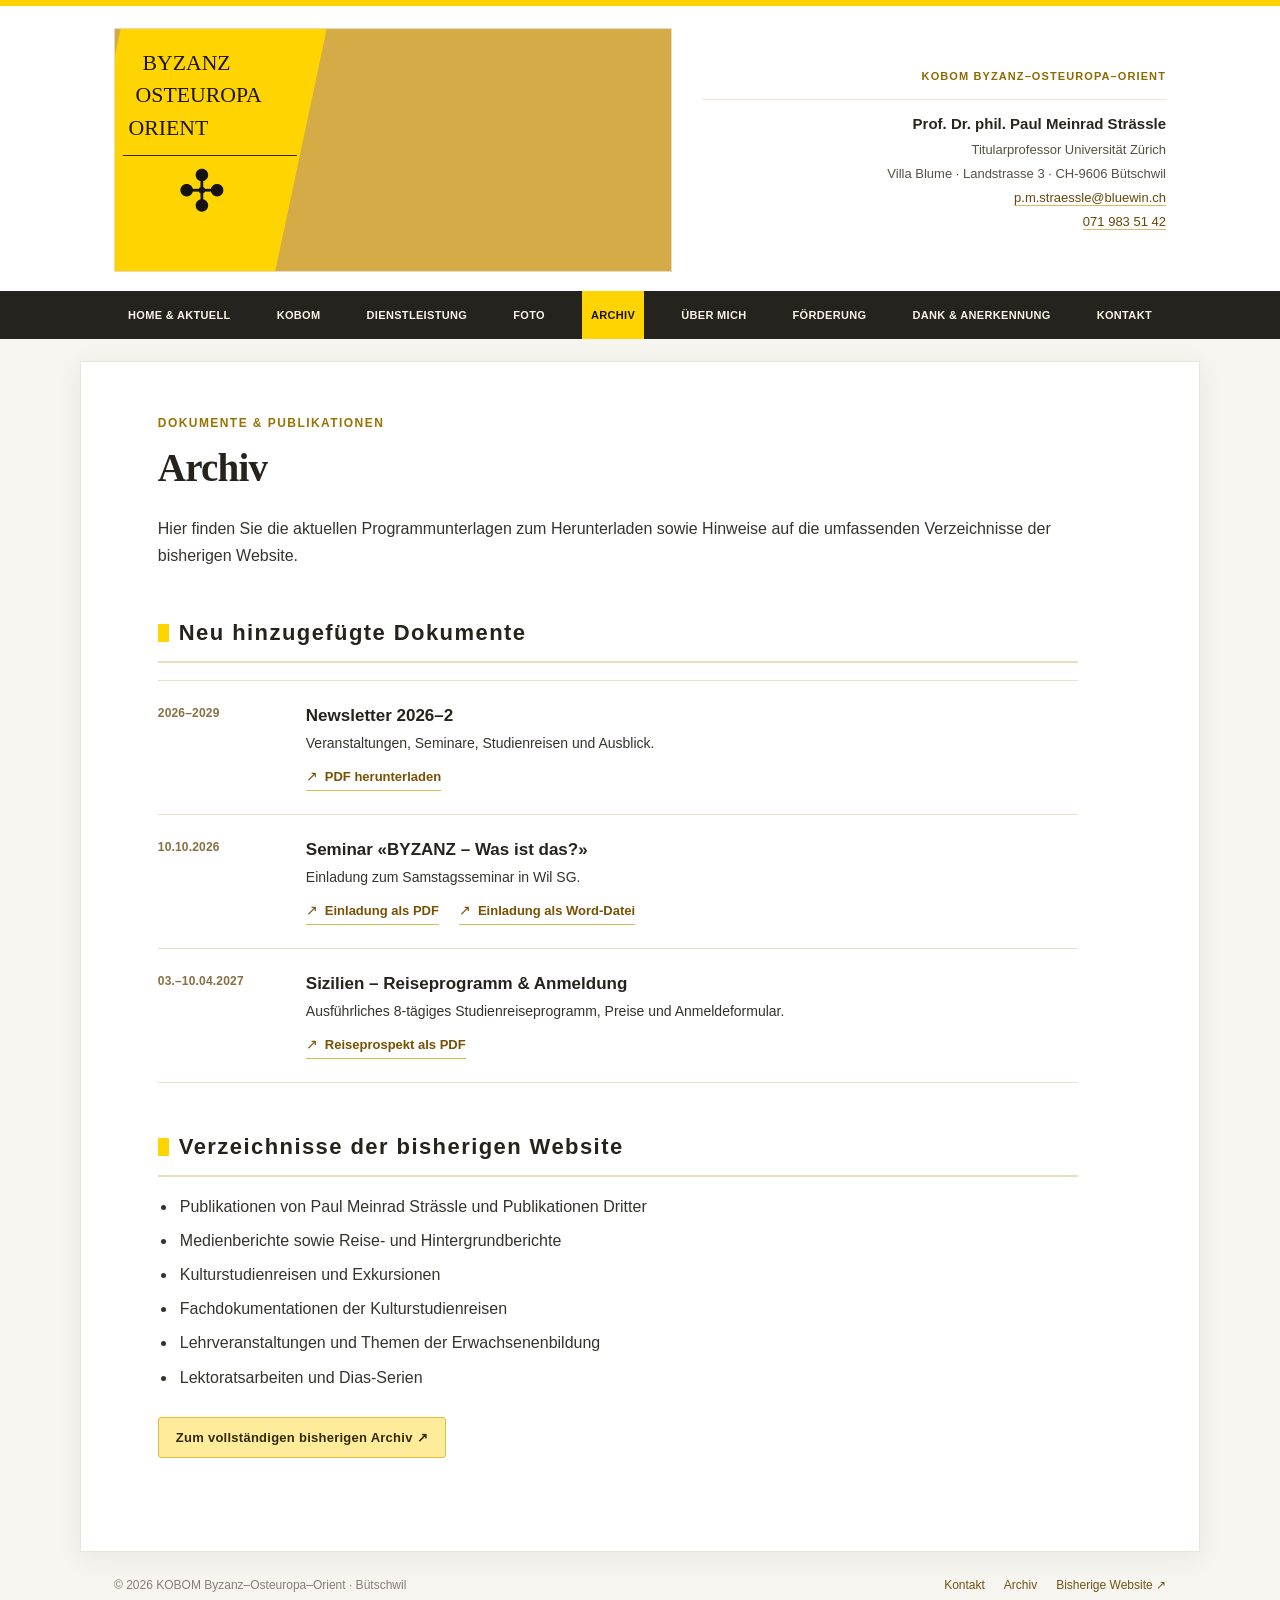
==== archiv.html @ 696197dd "Add files via upload" ====
<!doctype html>
<html lang="de-CH"><head><meta charset="UTF-8"><meta name="viewport" content="width=device-width, initial-scale=1"><meta name="theme-color" content="#ffd400"><meta name="description" content="KOBOM Byzanz-Osteuropa-Orient – Forschung, Lehre, Seminare und akademische Kulturstudienreisen mit Prof. Paul Meinrad Strässle."><title>Archiv | KOBOM Byzanz-Osteuropa-Orient</title><link rel="stylesheet" href="styles.css"><link rel="icon" type="image/svg+xml" href="assets/favicon.svg"></head>
<body><header class="site-header"><div class="container masthead heritage-masthead">
  <a class="heritage-banner" href="index.html" aria-label="KOBOM Byzanz–Osteuropa–Orient – Startseite">
    <span class="banner-fallback" aria-hidden="true"><span class="banner-gold"><span>BYZANZ</span><span>OSTEUROPA</span><span>ORIENT</span><span class="fallback-line"></span><span class="banner-mark">✣</span></span><span class="banner-fallback-photo"></span></span>
    <img class="banner-original" src="https://www.byzanz-straessle.ch/wp-content/themes/gtheme/assets/images/header-image.jpg" alt="Originales KOBOM-Kopfbild mit byzantinischem Mosaik und gelbem Schriftfeld" onerror="this.style.display='none'">
  </a>
  <div class="header-contact"><span class="contact-label">KOBOM Byzanz–Osteuropa–Orient</span><b>Prof. Dr. phil. Paul Meinrad Strässle</b><br>Titularprofessor Universität Zürich<br>Villa Blume · Landstrasse 3 · CH-9606 Bütschwil<br><a href="mailto:p.m.straessle@bluewin.ch">p.m.straessle@bluewin.ch</a><br><a href="tel:+41719835142">071 983 51 42</a></div>
  <button id="navtoggle" class="mobile-menu-btn" type="button" aria-controls="mainnav" aria-expanded="false"><span class="menu-btn-lines" aria-hidden="true">☰</span><span class="menu-btn-text">Menü</span></button>
</div><div class="nav-wrap"><nav id="mainnav" class="container nav-inner" aria-label="Hauptnavigation"><a href="index.html">HOME & AKTUELL</a>
<a href="kobom.html">KOBOM</a>
<a href="dienstleistung.html">DIENSTLEISTUNG</a>
<a href="foto.html">FOTO</a>
<a href="archiv.html" aria-current="page">ARCHIV</a>
<a href="ueber-mich.html">ÜBER MICH</a>
<a href="foerderung.html">FÖRDERUNG</a>
<a href="dank-anerkennung.html">DANK & ANERKENNUNG</a>
<a href="kontakt.html">KONTAKT</a></nav></div></header>
<main class="sheet" id="inhalt"><article class="page"><p class="page-kicker">Dokumente &amp; Publikationen</p><h1>Archiv</h1><p>Hier finden Sie die aktuellen Programmunterlagen zum Herunterladen sowie Hinweise auf die umfassenden Verzeichnisse der bisherigen Website.</p><h2 class="section-heading">Neu hinzugefügte Dokumente</h2><div class="news-list"><div class="news-row"><div class="news-date">2026–2029</div><div><div class="news-title">Newsletter 2026–2</div><p>Veranstaltungen, Seminare, Studienreisen und Ausblick.</p><div class="doc-links"><a class="doc-link" href="downloads/kobom-newsletter-2026-2.pdf" target="_blank" rel="noopener">PDF herunterladen</a></div></div></div><div class="news-row"><div class="news-date">10.10.2026</div><div><div class="news-title">Seminar «BYZANZ – Was ist das?»</div><p>Einladung zum Samstagsseminar in Wil SG.</p><div class="doc-links"><a class="doc-link" href="downloads/byzanz-seminar-10-oktober-2026.pdf" target="_blank" rel="noopener">Einladung als PDF</a><a class="doc-link" href="downloads/byzanz-seminar-10-oktober-2026.docx" target="_blank" rel="noopener">Einladung als Word-Datei</a></div></div></div><div class="news-row"><div class="news-date">03.–10.04.2027</div><div><div class="news-title">Sizilien – Reiseprogramm &amp; Anmeldung</div><p>Ausführliches 8-tägiges Studienreiseprogramm, Preise und Anmeldeformular.</p><div class="doc-links"><a class="doc-link" href="downloads/sizilien-2027-programm.pdf" target="_blank" rel="noopener">Reiseprospekt als PDF</a></div></div></div></div>
<h2 class="section-heading">Verzeichnisse der bisherigen Website</h2><ul class="simple-list"><li>Publikationen von Paul Meinrad Strässle und Publikationen Dritter</li><li>Medienberichte sowie Reise- und Hintergrundberichte</li><li>Kulturstudienreisen und Exkursionen</li><li>Fachdokumentationen der Kulturstudienreisen</li><li>Lehrveranstaltungen und Themen der Erwachsenenbildung</li><li>Lektoratsarbeiten und Dias-Serien</li></ul><p><a class="button button-secondary" target="_blank" rel="noopener" href="https://www.byzanz-straessle.ch/archiv/">Zum vollständigen bisherigen Archiv ↗</a></p></article></main>
<footer class="site-footer"><div>© 2026 KOBOM Byzanz–Osteuropa–Orient · Bütschwil</div><div class="footer-links"><a href="kontakt.html">Kontakt</a><a href="archiv.html">Archiv</a><a href="https://www.byzanz-straessle.ch/" target="_blank" rel="noopener">Bisherige Website ↗</a></div></footer><script src="script.js" defer></script></body></html>
---- styles.css ----
:root{--ink:#22364b;--body:#334253;--muted:#697784;--line:#dce3e8;--paper:#fff;--canvas:#f4f6f7;--accent:#976c3a;--accent-light:#f6f0e7;--link:#1b587c;--max:1120px}
*{box-sizing:border-box}html{scroll-behavior:smooth}body{margin:0;background:var(--canvas);color:var(--body);font:16px/1.7 -apple-system,BlinkMacSystemFont,"Segoe UI",Arial,sans-serif;-webkit-font-smoothing:antialiased}a{color:var(--link);text-underline-offset:3px}a:hover{color:#9a6932}a:focus-visible,button:focus-visible,input:focus-visible,textarea:focus-visible{outline:3px solid #6ca4c4;outline-offset:3px}img{max-width:100%;height:auto}.container{max-width:var(--max);margin-inline:auto;padding-inline:34px}.site-header{background:#fff;border-top:4px solid #213f5b}.masthead{display:flex;align-items:center;justify-content:space-between;gap:24px;padding-top:30px;padding-bottom:26px}.brand{display:flex;align-items:center;gap:18px;color:var(--ink);text-decoration:none}.brand:hover{color:var(--ink)}.brand-symbol{display:grid;place-items:center;width:67px;height:67px;border:1px solid #c7d3dc;border-radius:2px;color:#2e536f;flex-shrink:0}.brand-eyebrow{display:block;color:var(--accent);text-transform:uppercase;letter-spacing:.15em;font-size:10px;font-weight:700;margin-bottom:2px}.brand-title{display:block;font:700 clamp(25px,3vw,33px)/1.12 Georgia,"Times New Roman",serif;letter-spacing:.035em}.brand-sub{display:block;letter-spacing:.125em;color:#5f6f7d;font-size:10.5px;font-weight:700;margin-top:8px}.header-contact{font-size:12px;line-height:1.55;color:#65727c;text-align:right}.header-contact b{font-weight:650;color:var(--ink)}.header-contact a{color:var(--link);text-decoration:none}.header-contact a:hover{text-decoration:underline}.mobile-menu-btn{display:none;border:1px solid var(--line);border-radius:3px;background:#fff;color:var(--ink);padding:9px 12px;font:600 13px inherit;cursor:pointer}.menu-btn-lines{font-size:17px;vertical-align:middle;margin-right:6px}.nav-wrap{background:#fff;border-top:1px solid var(--line);border-bottom:1px solid var(--line)}.nav-inner{display:flex;align-items:center;justify-content:space-between;gap:2px}.nav-inner a{color:#425469;text-decoration:none;font-size:10.5px;font-weight:750;white-space:nowrap;letter-spacing:.06em;padding:17px 9px 15px;border-bottom:3px solid transparent;line-height:1.35;transition:color .16s,border-color .16s}.nav-inner a:first-child{padding-left:0}.nav-inner a:last-child{padding-right:0}.nav-inner a:hover{color:#183e5c;border-bottom-color:#bdcdd7}.nav-inner a[aria-current="page"]{color:#173d59;border-bottom-color:var(--accent)}main.sheet{max-width:var(--max);min-height:60vh;background:var(--paper);margin:24px auto 0;border:1px solid #e7ebee;padding:51px clamp(26px,6vw,82px) 76px;box-shadow:0 2px 14px #11273c05}.page{max-width:920px}.page-kicker{color:var(--accent);text-transform:uppercase;font-size:11px;letter-spacing:.17em;font-weight:800;margin:0 0 12px}h1,h2,h3{color:var(--ink);line-height:1.28}h1{font:600 clamp(29px,4vw,42px)/1.18 Georgia,"Times New Roman",serif;letter-spacing:-.014em;margin:0 0 24px}h2{font:600 clamp(24px,3vw,29px)/1.3 Georgia,"Times New Roman",serif;margin:46px 0 16px}h2.section-heading{font-family:-apple-system,BlinkMacSystemFont,"Segoe UI",Arial,sans-serif;font-size:22px;letter-spacing:.065em;font-weight:750;border-bottom:1px solid var(--line);padding:0 0 13px;margin-top:50px}h3{font-size:17px;font-weight:740;margin:33px 0 15px}p{margin:0 0 17px}.lead{font-size:17px;line-height:1.8;max-width:800px}.intro{max-width:800px}.signature{font-family:Georgia,serif;font-style:italic;color:var(--ink);font-size:20px;margin:10px 0 0}.muted{color:var(--muted)}.small{font-size:13px}.note{font-size:13px;color:#626e76}.accent-note{border-left:3px solid #bd9b6a;background:var(--accent-light);padding:12px 16px;margin:20px 0 26px;font-size:14px}.news-list{border-top:1px solid var(--line);margin:17px 0 27px}.news-row{display:grid;grid-template-columns:126px minmax(0,1fr);gap:22px;border-bottom:1px solid var(--line);padding:23px 0}.news-date{font-size:12px;color:#697b88;font-weight:700;letter-spacing:.015em;line-height:1.6}.news-title{font-size:17px;font-weight:750;color:var(--ink);line-height:1.36;margin:0 0 5px}.news-row p{font-size:14px;margin:0 0 10px;line-height:1.65}.doc-links{display:flex;flex-wrap:wrap;gap:9px 20px;align-items:center;margin-top:10px}.doc-link{display:inline-flex;align-items:center;gap:7px;color:var(--link);font-size:13px;font-weight:750;text-decoration:none;border-bottom:1px solid #abc2d1;padding-bottom:1px}.doc-link:hover{border-color:currentColor}.doc-link::before{content:'↗';font-size:14px;font-weight:400}.simple-list{padding-left:19px;margin:11px 0 26px}.simple-list li{padding-left:3px;margin:7px 0}.subtle-list{list-style-type:square}.feature-photo{float:right;width:230px;margin:4px 0 12px 25px;border:1px solid var(--line);padding:5px;background:#fff}.feature-photo figcaption{font-size:11px;line-height:1.45;color:#6c7680;margin-top:5px}.clean-table{width:100%;border-collapse:collapse;margin:20px 0 30px;font-size:14px}.clean-table th{text-align:left;background:#f3f6f8;color:#253e52;font-size:12px;text-transform:uppercase;letter-spacing:.045em;padding:12px 12px}.clean-table td{border-bottom:1px solid var(--line);padding:14px 12px;vertical-align:top}.clean-table td strong{color:var(--ink)}.clean-table tr:hover td{background:#fafbfc}.clean-table th:first-child,.clean-table td:first-child{padding-left:15px}.clean-table a{white-space:nowrap}.two-col{display:grid;grid-template-columns:1fr 1fr;gap:38px}.soft-panel{padding:22px 26px;border:1px solid var(--line);background:#fafbfc;margin:25px 0}.soft-panel h3{margin-top:0}.gallery{display:grid;grid-template-columns:repeat(3,1fr);gap:16px;margin:26px 0 32px}.gallery figure{margin:0}.gallery img{width:100%;aspect-ratio:4/3;object-fit:cover;border-radius:2px}.gallery figcaption{font-size:12px;color:var(--muted);margin-top:6px;line-height:1.5}.topic-grid{display:grid;grid-template-columns:repeat(3,minmax(0,1fr));gap:0 25px}.topic-grid p{margin:8px 0 12px;padding-bottom:10px;border-bottom:1px solid var(--line);font-weight:600;color:var(--ink);font-size:14px}.contact-details{font-style:normal;line-height:1.9;margin:18px 0 25px}.contact-layout{display:grid;grid-template-columns:1fr 1.2fr;gap:38px;align-items:start}.form{margin:0}.form label{display:block;color:var(--ink);font-size:13px;font-weight:730;margin-bottom:12px}.form input,.form textarea{width:100%;border:1px solid #cdd6dc;border-radius:3px;padding:11px 12px;font:inherit;font-size:14px;margin-top:5px;background:#fff;color:var(--body)}.form textarea{resize:vertical;min-height:130px}.button{display:inline-block;background:#254963;color:#fff;border:0;border-radius:3px;text-decoration:none;font:700 13px -apple-system,BlinkMacSystemFont,"Segoe UI",Arial,sans-serif;letter-spacing:.02em;padding:12px 17px;cursor:pointer}.button:hover{background:#17384f;color:#fff}.button-secondary{background:#fff;color:var(--link);border:1px solid #b6cbd8}.button-secondary:hover{background:#f4f8fa;color:#17384f}.site-footer{max-width:var(--max);margin:0 auto 35px;padding:23px 34px;display:flex;justify-content:space-between;gap:18px;flex-wrap:wrap;border-top:0;color:#7a8791;font-size:12px}.site-footer a{color:#536c80;text-decoration:none}.site-footer a:hover{text-decoration:underline}.footer-links{display:flex;gap:19px}.divider{border:0;border-top:1px solid var(--line);margin:35px 0}.eyebrow{font-size:12px;color:#8a653a;font-weight:800;letter-spacing:.1em;text-transform:uppercase}.price-table td:last-child{text-align:right;font-weight:700;white-space:nowrap}.tag{display:inline-block;padding:2px 7px;background:#f4efe6;border-radius:2px;color:#8b6438;font-size:10px;letter-spacing:.06em;text-transform:uppercase;font-weight:800;margin-left:5px;vertical-align:middle}.back-link{font-size:13px;text-decoration:none}.foot-note{font-size:13px;color:#6b7882;margin-top:18px}
@media (max-width:930px){.container{padding-inline:22px}.nav-inner{justify-content:flex-start;overflow-x:auto}.nav-inner a{font-size:10px;padding:16px 12px;flex-shrink:0}.nav-inner a:first-child{padding-left:2px}.nav-inner a:last-child{padding-right:12px}main.sheet{margin-top:18px}}
@media (max-width:670px){body{font-size:15px}.masthead{padding-top:17px;padding-bottom:18px;align-items:center}.brand{gap:10px}.brand-symbol{width:47px;height:47px}.brand-symbol svg{width:33px;height:33px}.brand-title{font-size:24px}.brand-sub{font-size:8px;letter-spacing:.07em;margin-top:3px}.brand-eyebrow{font-size:8px;margin-bottom:1px}.header-contact{display:none}.mobile-menu-btn{display:inline-block;flex-shrink:0;font-size:12px}.nav-wrap .nav-inner{display:none;flex-direction:column;align-items:stretch;overflow:visible;gap:0;padding-block:5px}.nav-wrap.is-open .nav-inner{display:flex}.nav-inner a{display:block;border-bottom:1px solid #e4eaf0;padding:12px 5px;font-size:12px}.nav-inner a[aria-current=page]{border-bottom:1px solid #e4eaf0;background:#f6f8fa;border-left:3px solid var(--accent);padding-left:12px}.nav-inner a:last-child{border-bottom:0}main.sheet{padding:29px 21px 50px;margin-top:12px;border-left:0;border-right:0}h1{font-size:32px}h2{margin-top:36px}h2.section-heading{font-size:19px;margin-top:40px}.news-row{grid-template-columns:1fr;gap:3px;padding:17px 0}.news-date{font-size:11px}.feature-photo{float:none;width:100%;max-width:350px;margin:9px 0 16px}.feature-photo img{width:100%;height:auto}.two-col,.contact-layout{grid-template-columns:1fr;gap:8px}.gallery{grid-template-columns:repeat(2,1fr)}.topic-grid{grid-template-columns:repeat(2,1fr)}.clean-table{display:block;overflow-x:auto;white-space:normal;font-size:13px}.clean-table th,.clean-table td{min-width:105px;padding:10px}.site-footer{padding:20px 21px}.soft-panel{padding:17px 18px}}
@media (max-width:385px){.brand-symbol{display:none}.brand-title{font-size:23px}.gallery,.topic-grid{grid-template-columns:1fr}.mobile-menu-btn{padding:7px 9px}.brand-sub{letter-spacing:.04em}}
@media print{body{background:#fff;color:#000}.site-header,.site-footer,.back-link,.form{display:none!important}main.sheet{padding:0;margin:0;border:0;box-shadow:none;max-width:100%}a{color:#000}}


/* KOBOM original palette and header (2026 refresh) */
:root{--ink:#25231c;--body:#35332c;--muted:#796f59;--line:#e8e0c8;--paper:#fff;--canvas:#f6f5f0;--accent:#ffd400;--accent-light:#fff8dc;--link:#815609;--max:1120px}
body{color:var(--body);background:var(--canvas)}
.site-header{border-top:6px solid #ffd400;background:#fff}
.heritage-masthead{padding-top:22px;padding-bottom:19px;gap:30px;align-items:center}
.heritage-banner{display:block;width:min(53%,574px);aspect-ratio:574/251;position:relative;overflow:hidden;flex-shrink:0;outline-offset:4px;background:#ffd400;text-decoration:none;border:1px solid #e5dabb}
.heritage-banner:hover{filter:saturate(1.06)}
.banner-fallback{display:flex;position:absolute;inset:0;background:#d5ab48}
.banner-gold{display:flex;flex-direction:column;justify-content:flex-start;gap:2px;width:37%;background:#ffd400;color:#19150b;transform:skewX(-12deg);margin-left:-20px;padding:19px 3px 12px 29px;font:clamp(12px,1.7vw,23px)/1.4 Georgia,'Times New Roman',serif;z-index:1}
.banner-gold>span{transform:skewX(12deg)}
.banner-gold .banner-mark{font-size:57px;line-height:1;align-self:center;margin-top:5px;color:#141311}
.banner-gold .fallback-line{height:1px;background:#322b0a;margin-top:10px}
.banner-fallback-photo{flex:1;background-image:url('assets/monreale-mosaik.jpg');background-position:50% 29%;background-size:cover;filter:saturate(.8)}
.banner-original{display:block;position:absolute;inset:0;width:100%;height:100%;object-fit:fill}
.header-contact{font-size:13px;line-height:1.85;text-align:right;color:#565044;flex:1}
.header-contact .contact-label{display:block;font-weight:800;font-size:11px;letter-spacing:.10em;text-transform:uppercase;color:#8d6a03;padding-bottom:13px;margin-bottom:13px;border-bottom:1px solid #eee5cc}
.header-contact b{font-size:15px;line-height:1.5;color:#29261d}
.header-contact a{color:#66470b;text-decoration:none;border-bottom:1px solid #d9bd64}
.nav-wrap{background:#25231d;border:0}
.nav-inner a{color:#f8f3e6;letter-spacing:.03em;font-size:11px;padding:17px 9px 16px;border-bottom:0;transition:background .15s,color .15s}
.nav-inner a:hover{background:#514729;color:#fff;border-bottom:0}
.nav-inner a[aria-current="page"]{color:#17150e;background:#ffd400;border-bottom:0}
.nav-inner a:first-child{padding-left:14px}.nav-inner a:last-child{padding-right:14px}
main.sheet{margin-top:22px;border:1px solid #ebe5d7;box-shadow:0 5px 24px #2f280811}
.page-kicker{color:#9a7204;letter-spacing:.12em;font-size:12px}
h1,h2,h3{color:#26231d}
h1{font-size:clamp(29px,3.5vw,39px);font-weight:700;letter-spacing:-.02em}
h2.section-heading{border-bottom:2px solid #e9dfbf}
h2.section-heading::before{content:'';display:inline-block;background:#ffd400;width:11px;height:18px;margin-right:10px;vertical-align:-2px}
h3{color:#29261e}
.news-title{color:#26231d}
.news-date{color:#877043}
.news-list{border-top:1px solid var(--line)}.news-row{border-bottom:1px solid var(--line)}
a,.doc-link{color:#785103}.doc-link{border-bottom:1px solid #d8b950}.doc-link:hover{color:#322412;border-bottom-color:#322412}
.tag{background:#ffefb0;color:#6a4d00}
.feature-photo{border:1px solid #e5dabc}
.accent-note{border-left:4px solid #ffd400;background:#fff9e3}
.eyebrow{color:#a47d0a}
.button{background:#24221c;color:#fff}.button:hover{background:#5d4a14;color:#fff}
.button-secondary{background:#ffec9b;border-color:#e4bb3e;color:#33290b}.button-secondary:hover{background:#ffe475;color:#17140c}
.clean-table th{background:#fff4c8;color:#30270c}.clean-table tr:hover td{background:#fffdf5}
.soft-panel{background:#fffcf2;border-color:#eadfaf}
.site-footer{color:#877f6e}.site-footer a{color:#715318}.footer-links{gap:19px}
.original-portrait{float:right;width:210px;margin:0 0 20px 26px;border:1px solid #ebdfba;background:#fff;padding:5px}
.original-portrait img{width:100%;display:block}.original-portrait figcaption{font-size:11px;margin:7px;color:#7a725d;line-height:1.5}
@media (max-width:930px){.heritage-banner{width:min(55%,574px)}.heritage-masthead{gap:18px}.header-contact{font-size:11px}.header-contact b{font-size:12px}.nav-inner a{color:#faf5ea}.nav-inner a:first-child{padding-left:10px}.nav-inner a:last-child{padding-right:10px}}
@media (max-width:670px){
 .heritage-masthead{display:grid;grid-template-columns:minmax(0,1fr) auto;gap:10px;padding-top:10px;padding-bottom:11px}
 .heritage-banner{width:100%;max-width:350px;grid-column:1;aspect-ratio:574/251;min-width:0}
 .banner-gold{font-size:clamp(9px,3vw,14px);padding-top:8px;padding-left:22px}
 .banner-gold .banner-mark{font-size:31px;margin-top:2px}
 .header-contact{display:none}
 .mobile-menu-btn{display:block;grid-column:2;align-self:center;color:#231d0b;border:1px solid #f1c234;background:#ffde42}
 .nav-wrap .nav-inner{padding:5px 20px}.nav-inner a{border-bottom:1px solid #514b39;color:#f8f5ee;font-size:12px;padding:13px 10px}
 .nav-inner a[aria-current=page]{color:#211c0f;background:#ffd400;border:0;padding-left:12px}
 .nav-inner a:last-child{border-bottom:none}
 .original-portrait{float:none;margin:16px 0 24px;width:210px}
 main.sheet{margin-top:10px}
}
@media (max-width:385px){.heritage-banner{width:100%}.mobile-menu-btn{padding:8px 8px}.mobile-menu-btn .menu-btn-text{display:none}.banner-gold{padding-left:18px}}
@media print{.heritage-banner{display:none!important}}
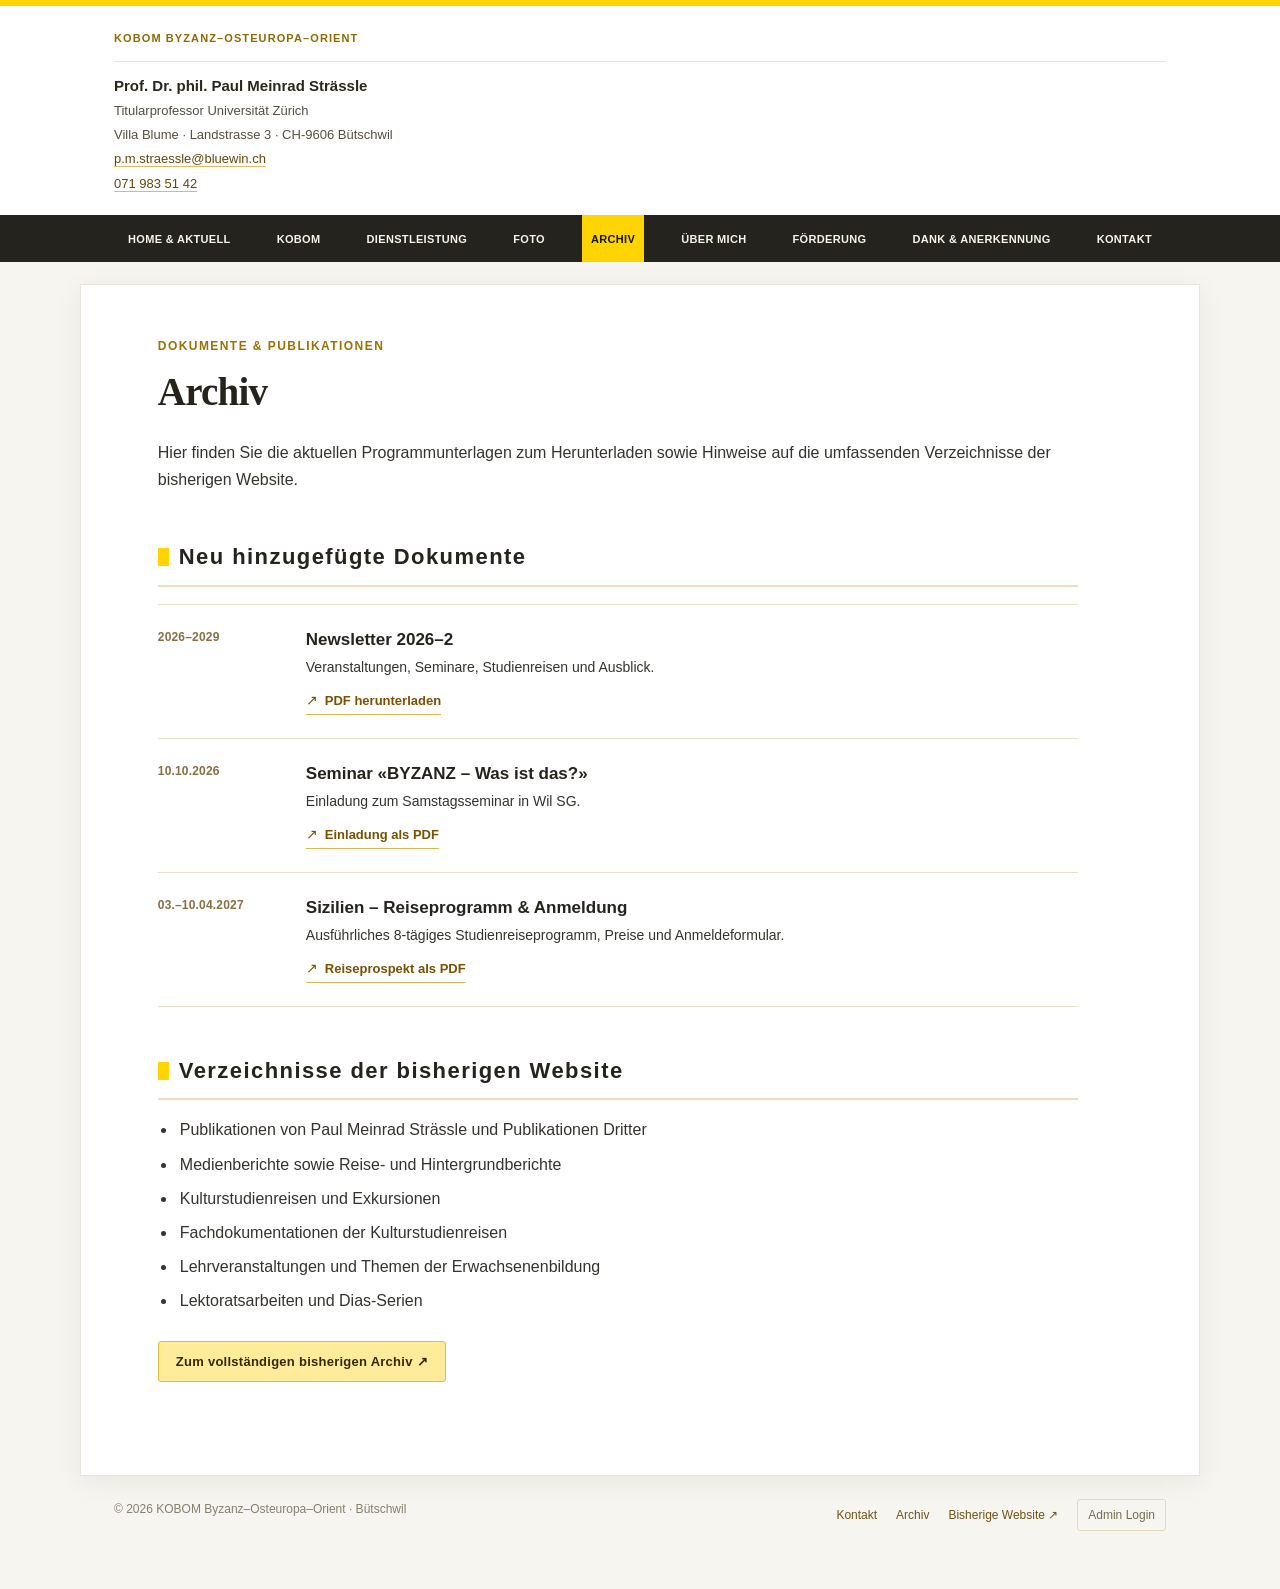
==== commit 4274b554: "Add files via upload" ====
--- a/archiv.html
+++ b/archiv.html
@@ -1,10 +1,6 @@
 <!doctype html>
 <html lang="de-CH"><head><meta charset="UTF-8"><meta name="viewport" content="width=device-width, initial-scale=1"><meta name="theme-color" content="#ffd400"><meta name="description" content="KOBOM Byzanz-Osteuropa-Orient – Forschung, Lehre, Seminare und akademische Kulturstudienreisen mit Prof. Paul Meinrad Strässle."><title>Archiv | KOBOM Byzanz-Osteuropa-Orient</title><link rel="stylesheet" href="styles.css"><link rel="icon" type="image/svg+xml" href="assets/favicon.svg"></head>
 <body><header class="site-header"><div class="container masthead heritage-masthead">
-  <a class="heritage-banner" href="index.html" aria-label="KOBOM Byzanz–Osteuropa–Orient – Startseite">
-    <span class="banner-fallback" aria-hidden="true"><span class="banner-gold"><span>BYZANZ</span><span>OSTEUROPA</span><span>ORIENT</span><span class="fallback-line"></span><span class="banner-mark">✣</span></span><span class="banner-fallback-photo"></span></span>
-    <img class="banner-original" src="https://www.byzanz-straessle.ch/wp-content/themes/gtheme/assets/images/header-image.jpg" alt="Originales KOBOM-Kopfbild mit byzantinischem Mosaik und gelbem Schriftfeld" onerror="this.style.display='none'">
-  </a>
   <div class="header-contact"><span class="contact-label">KOBOM Byzanz–Osteuropa–Orient</span><b>Prof. Dr. phil. Paul Meinrad Strässle</b><br>Titularprofessor Universität Zürich<br>Villa Blume · Landstrasse 3 · CH-9606 Bütschwil<br><a href="mailto:p.m.straessle@bluewin.ch">p.m.straessle@bluewin.ch</a><br><a href="tel:+41719835142">071 983 51 42</a></div>
   <button id="navtoggle" class="mobile-menu-btn" type="button" aria-controls="mainnav" aria-expanded="false"><span class="menu-btn-lines" aria-hidden="true">☰</span><span class="menu-btn-text">Menü</span></button>
 </div><div class="nav-wrap"><nav id="mainnav" class="container nav-inner" aria-label="Hauptnavigation"><a href="index.html">HOME & AKTUELL</a>
@@ -16,6 +12,6 @@
 <a href="foerderung.html">FÖRDERUNG</a>
 <a href="dank-anerkennung.html">DANK & ANERKENNUNG</a>
 <a href="kontakt.html">KONTAKT</a></nav></div></header>
-<main class="sheet" id="inhalt"><article class="page"><p class="page-kicker">Dokumente &amp; Publikationen</p><h1>Archiv</h1><p>Hier finden Sie die aktuellen Programmunterlagen zum Herunterladen sowie Hinweise auf die umfassenden Verzeichnisse der bisherigen Website.</p><h2 class="section-heading">Neu hinzugefügte Dokumente</h2><div class="news-list"><div class="news-row"><div class="news-date">2026–2029</div><div><div class="news-title">Newsletter 2026–2</div><p>Veranstaltungen, Seminare, Studienreisen und Ausblick.</p><div class="doc-links"><a class="doc-link" href="downloads/kobom-newsletter-2026-2.pdf" target="_blank" rel="noopener">PDF herunterladen</a></div></div></div><div class="news-row"><div class="news-date">10.10.2026</div><div><div class="news-title">Seminar «BYZANZ – Was ist das?»</div><p>Einladung zum Samstagsseminar in Wil SG.</p><div class="doc-links"><a class="doc-link" href="downloads/byzanz-seminar-10-oktober-2026.pdf" target="_blank" rel="noopener">Einladung als PDF</a><a class="doc-link" href="downloads/byzanz-seminar-10-oktober-2026.docx" target="_blank" rel="noopener">Einladung als Word-Datei</a></div></div></div><div class="news-row"><div class="news-date">03.–10.04.2027</div><div><div class="news-title">Sizilien – Reiseprogramm &amp; Anmeldung</div><p>Ausführliches 8-tägiges Studienreiseprogramm, Preise und Anmeldeformular.</p><div class="doc-links"><a class="doc-link" href="downloads/sizilien-2027-programm.pdf" target="_blank" rel="noopener">Reiseprospekt als PDF</a></div></div></div></div>
+<main class="sheet" id="inhalt"><article class="page"><p class="page-kicker">Dokumente &amp; Publikationen</p><h1>Archiv</h1><p>Hier finden Sie die aktuellen Programmunterlagen zum Herunterladen sowie Hinweise auf die umfassenden Verzeichnisse der bisherigen Website.</p><h2 class="section-heading">Neu hinzugefügte Dokumente</h2><div class="news-list"><div class="news-row"><div class="news-date">2026–2029</div><div><div class="news-title">Newsletter 2026–2</div><p>Veranstaltungen, Seminare, Studienreisen und Ausblick.</p><div class="doc-links"><a class="doc-link" href="downloads/kobom-newsletter-2026-2.pdf" target="_blank" rel="noopener">PDF herunterladen</a></div></div></div><div class="news-row"><div class="news-date">10.10.2026</div><div><div class="news-title">Seminar «BYZANZ – Was ist das?»</div><p>Einladung zum Samstagsseminar in Wil SG.</p><div class="doc-links"><a class="doc-link" href="downloads/byzanz-seminar-10-oktober-2026.pdf" target="_blank" rel="noopener">Einladung als PDF</a></div></div></div><div class="news-row"><div class="news-date">03.–10.04.2027</div><div><div class="news-title">Sizilien – Reiseprogramm &amp; Anmeldung</div><p>Ausführliches 8-tägiges Studienreiseprogramm, Preise und Anmeldeformular.</p><div class="doc-links"><a class="doc-link" href="downloads/sizilien-2027-programm.pdf" target="_blank" rel="noopener">Reiseprospekt als PDF</a></div></div></div></div>
 <h2 class="section-heading">Verzeichnisse der bisherigen Website</h2><ul class="simple-list"><li>Publikationen von Paul Meinrad Strässle und Publikationen Dritter</li><li>Medienberichte sowie Reise- und Hintergrundberichte</li><li>Kulturstudienreisen und Exkursionen</li><li>Fachdokumentationen der Kulturstudienreisen</li><li>Lehrveranstaltungen und Themen der Erwachsenenbildung</li><li>Lektoratsarbeiten und Dias-Serien</li></ul><p><a class="button button-secondary" target="_blank" rel="noopener" href="https://www.byzanz-straessle.ch/archiv/">Zum vollständigen bisherigen Archiv ↗</a></p></article></main>
-<footer class="site-footer"><div>© 2026 KOBOM Byzanz–Osteuropa–Orient · Bütschwil</div><div class="footer-links"><a href="kontakt.html">Kontakt</a><a href="archiv.html">Archiv</a><a href="https://www.byzanz-straessle.ch/" target="_blank" rel="noopener">Bisherige Website ↗</a></div></footer><script src="script.js" defer></script></body></html>+<footer class="site-footer"><div>© 2026 KOBOM Byzanz–Osteuropa–Orient · Bütschwil</div><div class="footer-links"><a href="kontakt.html">Kontakt</a><a href="archiv.html">Archiv</a><a href="https://www.byzanz-straessle.ch/" target="_blank" rel="noopener">Bisherige Website ↗</a><button class="footer-admin-link" type="button" data-admin-login>Admin Login</button></div></footer><script src="script.js" defer></script><script src="supabase-config.js" defer></script><script src="admin.js" defer></script></body></html>
--- a/styles.css
+++ b/styles.css
@@ -68,3 +68,48 @@
 }
 @media (max-width:385px){.heritage-banner{width:100%}.mobile-menu-btn{padding:8px 8px}.mobile-menu-btn .menu-btn-text{display:none}.banner-gold{padding-left:18px}}
 @media print{.heritage-banner{display:none!important}}
+
+
+/* Footer admin access – restrained, matching original yellow and charcoal palette */
+.footer-links{align-items:center;flex-wrap:wrap}
+.footer-admin-link{font:inherit;color:#796c51;background:transparent;border:1px solid #e4dabb;padding:5px 10px;border-radius:3px;cursor:pointer}
+.footer-admin-link:hover{background:#fff5cd;border-color:#d2aa32;color:#30270d}
+[hidden]{display:none!important}
+.admin-home-controls{display:flex;align-items:center;justify-content:space-between;gap:14px;flex-wrap:wrap;padding:12px 15px;margin:0 0 26px;border:1px solid #ead693;background:#fff9e3;border-radius:4px}
+.admin-status{display:flex;align-items:center;gap:7px;font-size:12px;font-weight:750;color:#5c491c}
+.status-dot{width:8px;height:8px;background:#bc9a2d;border-radius:100%;box-shadow:0 0 0 3px #f7e8aa}
+.admin-home-actions{display:flex;flex-wrap:wrap;align-items:center;gap:7px}
+.admin-small-btn{font:700 12px/1.3 -apple-system,BlinkMacSystemFont,"Segoe UI",Arial,sans-serif;padding:8px 11px;border:1px solid #aa8a27;border-radius:3px;background:#ffde60;color:#29200a;cursor:pointer;white-space:nowrap}
+.admin-small-btn:hover{background:#ffce2b}.admin-small-btn.subtle{background:#fff;border-color:#e3d6b4;color:#675931;font-weight:600}.admin-small-btn.subtle:hover{background:#fff7dc}
+.admin-small-btn.btn-save{background:#25231d;color:#fff;border-color:#25231d}.admin-small-btn.btn-save:hover{background:#4e4426}
+.admin-small-btn.btn-cancel{background:#fff;color:#494131;border-color:#d9cda9}
+.admin-small-btn:disabled{opacity:.6;cursor:wait}
+.admin-edit-toolbar{position:sticky;top:5px;z-index:10;display:flex;flex-wrap:wrap;gap:10px;align-items:center;border:1px solid #e3c354;background:#fff4cc;padding:12px 14px;border-radius:5px;margin-bottom:14px;box-shadow:0 5px 23px #4633001b}
+.admin-edit-title{display:flex;flex:1;flex-direction:column;line-height:1.4;min-width:165px;color:#41300a;font-size:13px}.admin-edit-title small{color:#6f654b;font-size:11px;font-weight:400;margin-top:3px}
+.admin-toolbar-format{display:flex;gap:4px}.admin-toolbar-format button{background:#fff;border:1px solid #d8c38a;border-radius:2px;color:#302b20;width:29px;height:29px;cursor:pointer}
+.admin-toolbar-format button:hover{background:#ffde6f}
+.admin-region-editing{outline:2px dashed #d1a121;outline-offset:11px;border-radius:2px;min-height:80px;cursor:text;margin:17px 1px 22px}
+.admin-region-editing a{cursor:text}.admin-region-editing:focus{outline:2px dashed #b68c00}
+.admin-info-note{border-left:3px solid #d2b044;color:#73623b;font-size:12px;background:#fffdf3;padding:10px 13px;margin:0 0 24px}
+.admin-dialog-open{overflow:hidden}
+.admin-modal{position:fixed;inset:0;z-index:10000;display:grid;place-items:center;padding:20px}
+.admin-modal-backdrop{position:absolute;inset:0;background:rgba(24,21,15,.65)}
+.admin-dialog{position:relative;max-width:460px;width:100%;background:#fff;box-shadow:0 24px 90px #0005;border-top:5px solid #ffd400;border-radius:5px;padding:28px 30px 30px;max-height:calc(100vh - 30px);overflow-y:auto}
+.admin-dialog-head{display:flex;align-items:flex-start;justify-content:space-between;gap:10px;margin-bottom:19px}
+.admin-dialog-head h2{font:700 29px/1.2 Georgia,"Times New Roman",serif;letter-spacing:-.02em;color:#28241a;margin:5px 0 0}
+.admin-dialog-kicker{font-size:11px;font-weight:800;letter-spacing:.1em;color:#8b6a0b;text-transform:uppercase}
+.admin-dialog-close{width:34px;height:34px;border:1px solid #e2d9c3;border-radius:4px;background:#faf8f1;color:#4a463b;font-size:25px;line-height:25px;cursor:pointer}
+.admin-dialog p{font-size:14px;line-height:1.7;margin:10px 0 15px;color:#4f4b40}.admin-dialog p.admin-warning{font-size:12px;background:#fff8df;padding:12px 13px;border-left:3px solid #ddaf18;margin-bottom:20px}
+.admin-modal-primary{display:inline-block;margin:5px 10px 0 0;text-decoration:none}
+.admin-text-btn{border:0;background:transparent;color:#76520a;text-decoration:underline;cursor:pointer;font:600 13px inherit;padding:8px}
+.admin-login-form{display:grid;gap:15px}.admin-login-form label{font-size:13px;font-weight:700;color:#4b412c}.admin-login-form input{width:100%;display:block;margin-top:4px;padding:11px 12px;border:1px solid #dbcfb2;border-radius:3px;font:inherit;color:#25231d}
+.admin-login-form button{justify-self:start}
+.admin-message{min-height:1em;color:#3d7225!important;font-size:12px!important;margin:8px 0 0!important}.admin-message.error{color:#a62917!important}
+.admin-toast{position:fixed;z-index:11000;right:20px;bottom:20px;max-width:min(400px,calc(100vw - 40px));background:#26231d;color:#fff;border-left:5px solid #ffd400;border-radius:4px;padding:13px 19px;box-shadow:0 10px 30px #0003;font-size:13px}.admin-toast.is-error{border-left-color:#c45136}
+@media(max-width:670px){.admin-home-controls,.admin-edit-toolbar{padding:12px;margin-left:-5px;margin-right:-5px}.admin-small-btn{font-size:11px;padding:8px}.admin-home-actions{width:100%}.admin-toolbar-format{order:3}.admin-edit-title{min-width:170px}.admin-dialog{padding:24px 20px}.footer-links{gap:10px}}
+@media print{.admin-home-controls,.admin-edit-toolbar,.admin-info-note,.admin-modal,.admin-toast{display:none!important}}
+
+/* Banner vollständig entfernt; schlichtes Kopfteil beibehalten */
+.heritage-masthead{justify-content:flex-start;min-height:112px}
+.heritage-masthead .header-contact{text-align:left;font-size:13px}
+@media(max-width:670px){.heritage-masthead{min-height:70px;justify-content:space-between}.heritage-masthead .header-contact{display:block;font-size:11px;line-height:1.4}.heritage-masthead .header-contact br,.heritage-masthead .header-contact a{display:none}.heritage-masthead .header-contact b{display:block;font-size:12px}}
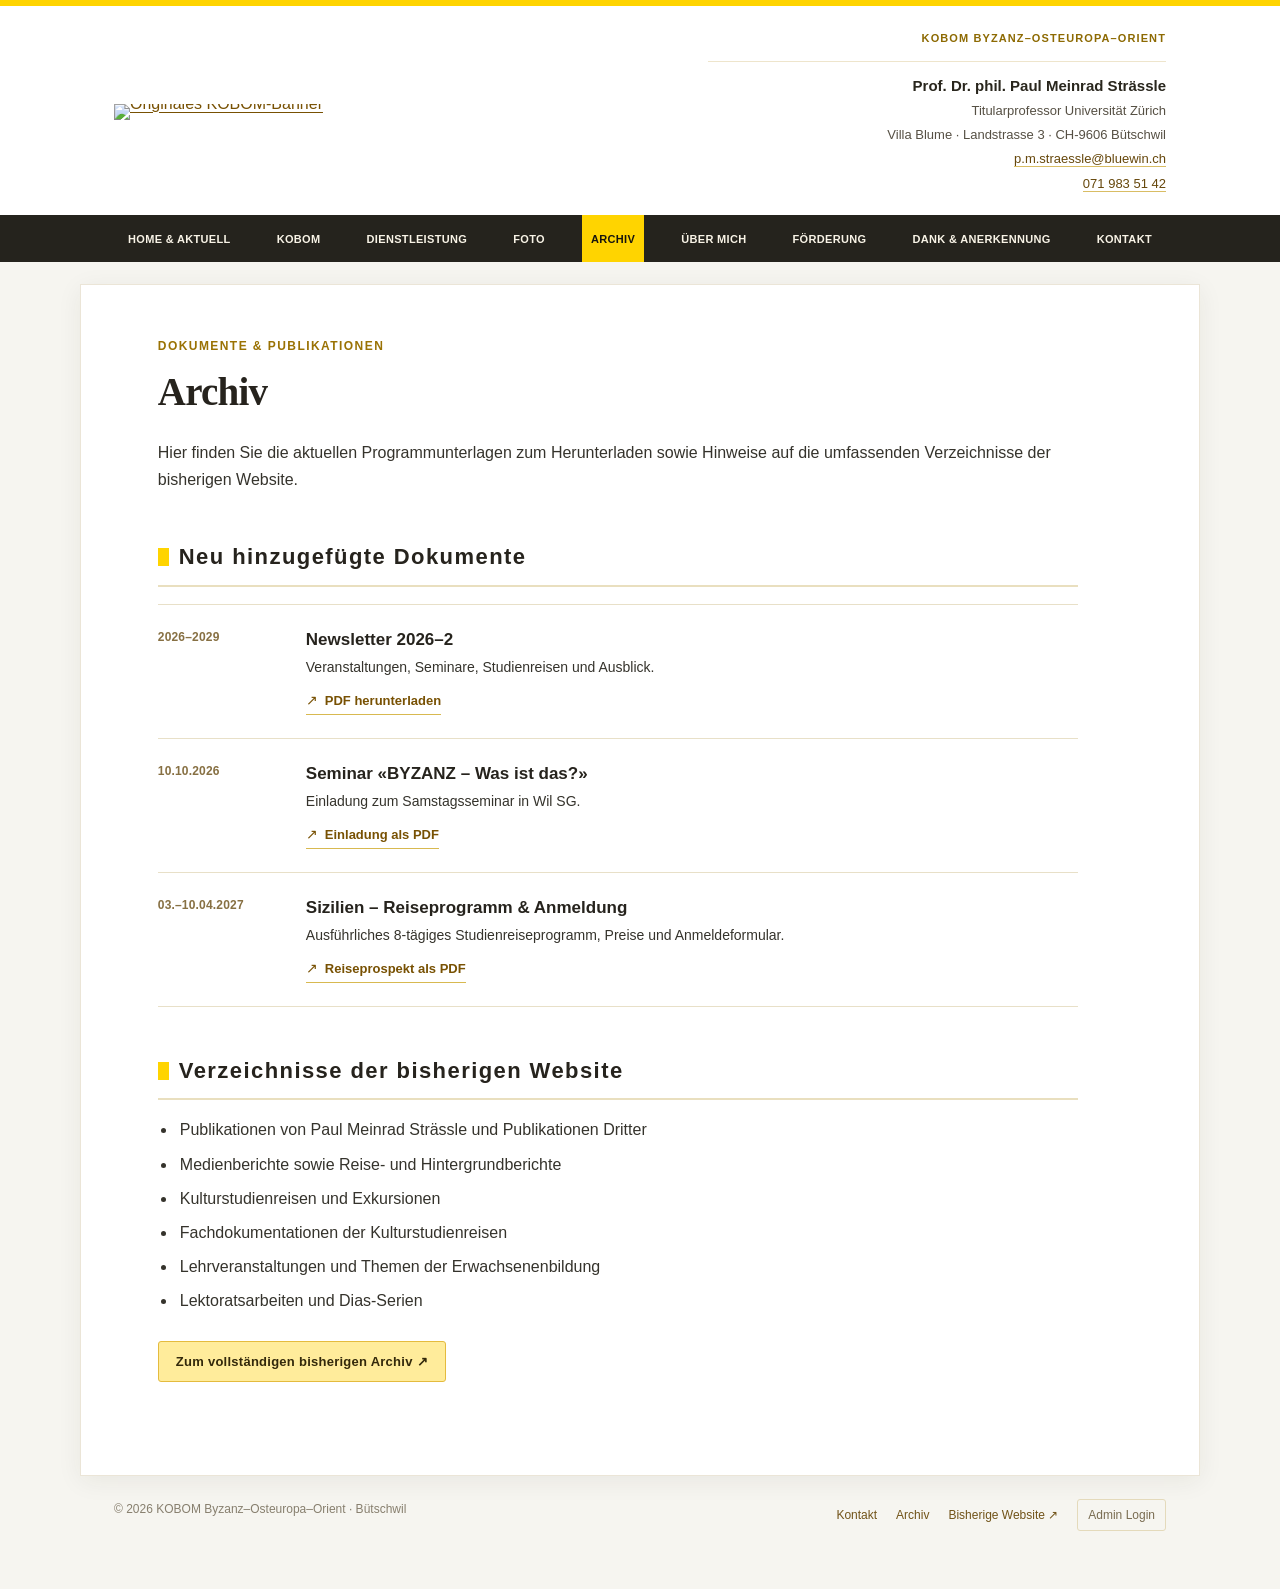
==== commit c2890680: "Add files via upload" ====
--- a/archiv.html
+++ b/archiv.html
@@ -1,6 +1,7 @@
 <!doctype html>
 <html lang="de-CH"><head><meta charset="UTF-8"><meta name="viewport" content="width=device-width, initial-scale=1"><meta name="theme-color" content="#ffd400"><meta name="description" content="KOBOM Byzanz-Osteuropa-Orient – Forschung, Lehre, Seminare und akademische Kulturstudienreisen mit Prof. Paul Meinrad Strässle."><title>Archiv | KOBOM Byzanz-Osteuropa-Orient</title><link rel="stylesheet" href="styles.css"><link rel="icon" type="image/svg+xml" href="assets/favicon.svg"></head>
 <body><header class="site-header"><div class="container masthead heritage-masthead">
+  <a class="heritage-banner" href="index.html" aria-label="KOBOM Startseite"><img class="banner-original" src="https://www.byzanz-straessle.ch/wp-content/themes/gtheme/assets/images/header-image.jpg" alt="Originales KOBOM-Banner"></a>
   <div class="header-contact"><span class="contact-label">KOBOM Byzanz–Osteuropa–Orient</span><b>Prof. Dr. phil. Paul Meinrad Strässle</b><br>Titularprofessor Universität Zürich<br>Villa Blume · Landstrasse 3 · CH-9606 Bütschwil<br><a href="mailto:p.m.straessle@bluewin.ch">p.m.straessle@bluewin.ch</a><br><a href="tel:+41719835142">071 983 51 42</a></div>
   <button id="navtoggle" class="mobile-menu-btn" type="button" aria-controls="mainnav" aria-expanded="false"><span class="menu-btn-lines" aria-hidden="true">☰</span><span class="menu-btn-text">Menü</span></button>
 </div><div class="nav-wrap"><nav id="mainnav" class="container nav-inner" aria-label="Hauptnavigation"><a href="index.html">HOME & AKTUELL</a>
--- a/styles.css
+++ b/styles.css
@@ -12,15 +12,6 @@
 body{color:var(--body);background:var(--canvas)}
 .site-header{border-top:6px solid #ffd400;background:#fff}
 .heritage-masthead{padding-top:22px;padding-bottom:19px;gap:30px;align-items:center}
-.heritage-banner{display:block;width:min(53%,574px);aspect-ratio:574/251;position:relative;overflow:hidden;flex-shrink:0;outline-offset:4px;background:#ffd400;text-decoration:none;border:1px solid #e5dabb}
-.heritage-banner:hover{filter:saturate(1.06)}
-.banner-fallback{display:flex;position:absolute;inset:0;background:#d5ab48}
-.banner-gold{display:flex;flex-direction:column;justify-content:flex-start;gap:2px;width:37%;background:#ffd400;color:#19150b;transform:skewX(-12deg);margin-left:-20px;padding:19px 3px 12px 29px;font:clamp(12px,1.7vw,23px)/1.4 Georgia,'Times New Roman',serif;z-index:1}
-.banner-gold>span{transform:skewX(12deg)}
-.banner-gold .banner-mark{font-size:57px;line-height:1;align-self:center;margin-top:5px;color:#141311}
-.banner-gold .fallback-line{height:1px;background:#322b0a;margin-top:10px}
-.banner-fallback-photo{flex:1;background-image:url('assets/monreale-mosaik.jpg');background-position:50% 29%;background-size:cover;filter:saturate(.8)}
-.banner-original{display:block;position:absolute;inset:0;width:100%;height:100%;object-fit:fill}
 .header-contact{font-size:13px;line-height:1.85;text-align:right;color:#565044;flex:1}
 .header-contact .contact-label{display:block;font-weight:800;font-size:11px;letter-spacing:.10em;text-transform:uppercase;color:#8d6a03;padding-bottom:13px;margin-bottom:13px;border-bottom:1px solid #eee5cc}
 .header-contact b{font-size:15px;line-height:1.5;color:#29261d}
@@ -52,12 +43,8 @@
 .site-footer{color:#877f6e}.site-footer a{color:#715318}.footer-links{gap:19px}
 .original-portrait{float:right;width:210px;margin:0 0 20px 26px;border:1px solid #ebdfba;background:#fff;padding:5px}
 .original-portrait img{width:100%;display:block}.original-portrait figcaption{font-size:11px;margin:7px;color:#7a725d;line-height:1.5}
-@media (max-width:930px){.heritage-banner{width:min(55%,574px)}.heritage-masthead{gap:18px}.header-contact{font-size:11px}.header-contact b{font-size:12px}.nav-inner a{color:#faf5ea}.nav-inner a:first-child{padding-left:10px}.nav-inner a:last-child{padding-right:10px}}
 @media (max-width:670px){
  .heritage-masthead{display:grid;grid-template-columns:minmax(0,1fr) auto;gap:10px;padding-top:10px;padding-bottom:11px}
- .heritage-banner{width:100%;max-width:350px;grid-column:1;aspect-ratio:574/251;min-width:0}
- .banner-gold{font-size:clamp(9px,3vw,14px);padding-top:8px;padding-left:22px}
- .banner-gold .banner-mark{font-size:31px;margin-top:2px}
  .header-contact{display:none}
  .mobile-menu-btn{display:block;grid-column:2;align-self:center;color:#231d0b;border:1px solid #f1c234;background:#ffde42}
  .nav-wrap .nav-inner{padding:5px 20px}.nav-inner a{border-bottom:1px solid #514b39;color:#f8f5ee;font-size:12px;padding:13px 10px}
@@ -66,8 +53,6 @@
  .original-portrait{float:none;margin:16px 0 24px;width:210px}
  main.sheet{margin-top:10px}
 }
-@media (max-width:385px){.heritage-banner{width:100%}.mobile-menu-btn{padding:8px 8px}.mobile-menu-btn .menu-btn-text{display:none}.banner-gold{padding-left:18px}}
-@media print{.heritage-banner{display:none!important}}
 
 
 /* Footer admin access – restrained, matching original yellow and charcoal palette */
@@ -113,3 +98,28 @@
 .heritage-masthead{justify-content:flex-start;min-height:112px}
 .heritage-masthead .header-contact{text-align:left;font-size:13px}
 @media(max-width:670px){.heritage-masthead{min-height:70px;justify-content:space-between}.heritage-masthead .header-contact{display:block;font-size:11px;line-height:1.4}.heritage-masthead .header-contact br,.heritage-masthead .header-contact a{display:none}.heritage-masthead .header-contact b{display:block;font-size:12px}}
+
+/* Header ohne Banner: auch mobil sichtbar */
+.heritage-masthead { display:flex; align-items:center; justify-content:space-between; gap:20px; }
+@media(max-width:670px) {
+  .heritage-masthead { display:flex; padding-top:14px; padding-bottom:14px; }
+  .header-contact { display:block; flex:1; text-align:left; font-size:11px; line-height:1.5; }
+  .header-contact .contact-label { margin-bottom:6px; padding-bottom:6px; font-size:10px; }
+  .header-contact b { font-size:12px; }
+  .mobile-menu-btn { display:block; flex-shrink:0; }
+}
+
+.unavailable-link { color:#666; cursor:default; text-decoration:none; font-size:.92rem; }
+
+
+/* Originalbanner ohne zusätzliche Texte, Overlay oder Fallback */
+.heritage-masthead{justify-content:space-between;min-height:0}
+.heritage-banner{display:block;flex:0 1 574px;width:53%;line-height:0}
+.heritage-banner .banner-original{display:block;width:100%;height:auto;object-fit:contain}
+.heritage-masthead .header-contact{text-align:right;flex:1}
+@media(max-width:670px){
+ .heritage-masthead{display:grid;grid-template-columns:minmax(0,1fr) auto;gap:10px}
+ .heritage-banner{width:100%;max-width:350px;grid-column:1}
+ .heritage-masthead .header-contact{display:none}
+ .mobile-menu-btn{grid-column:2}
+}
